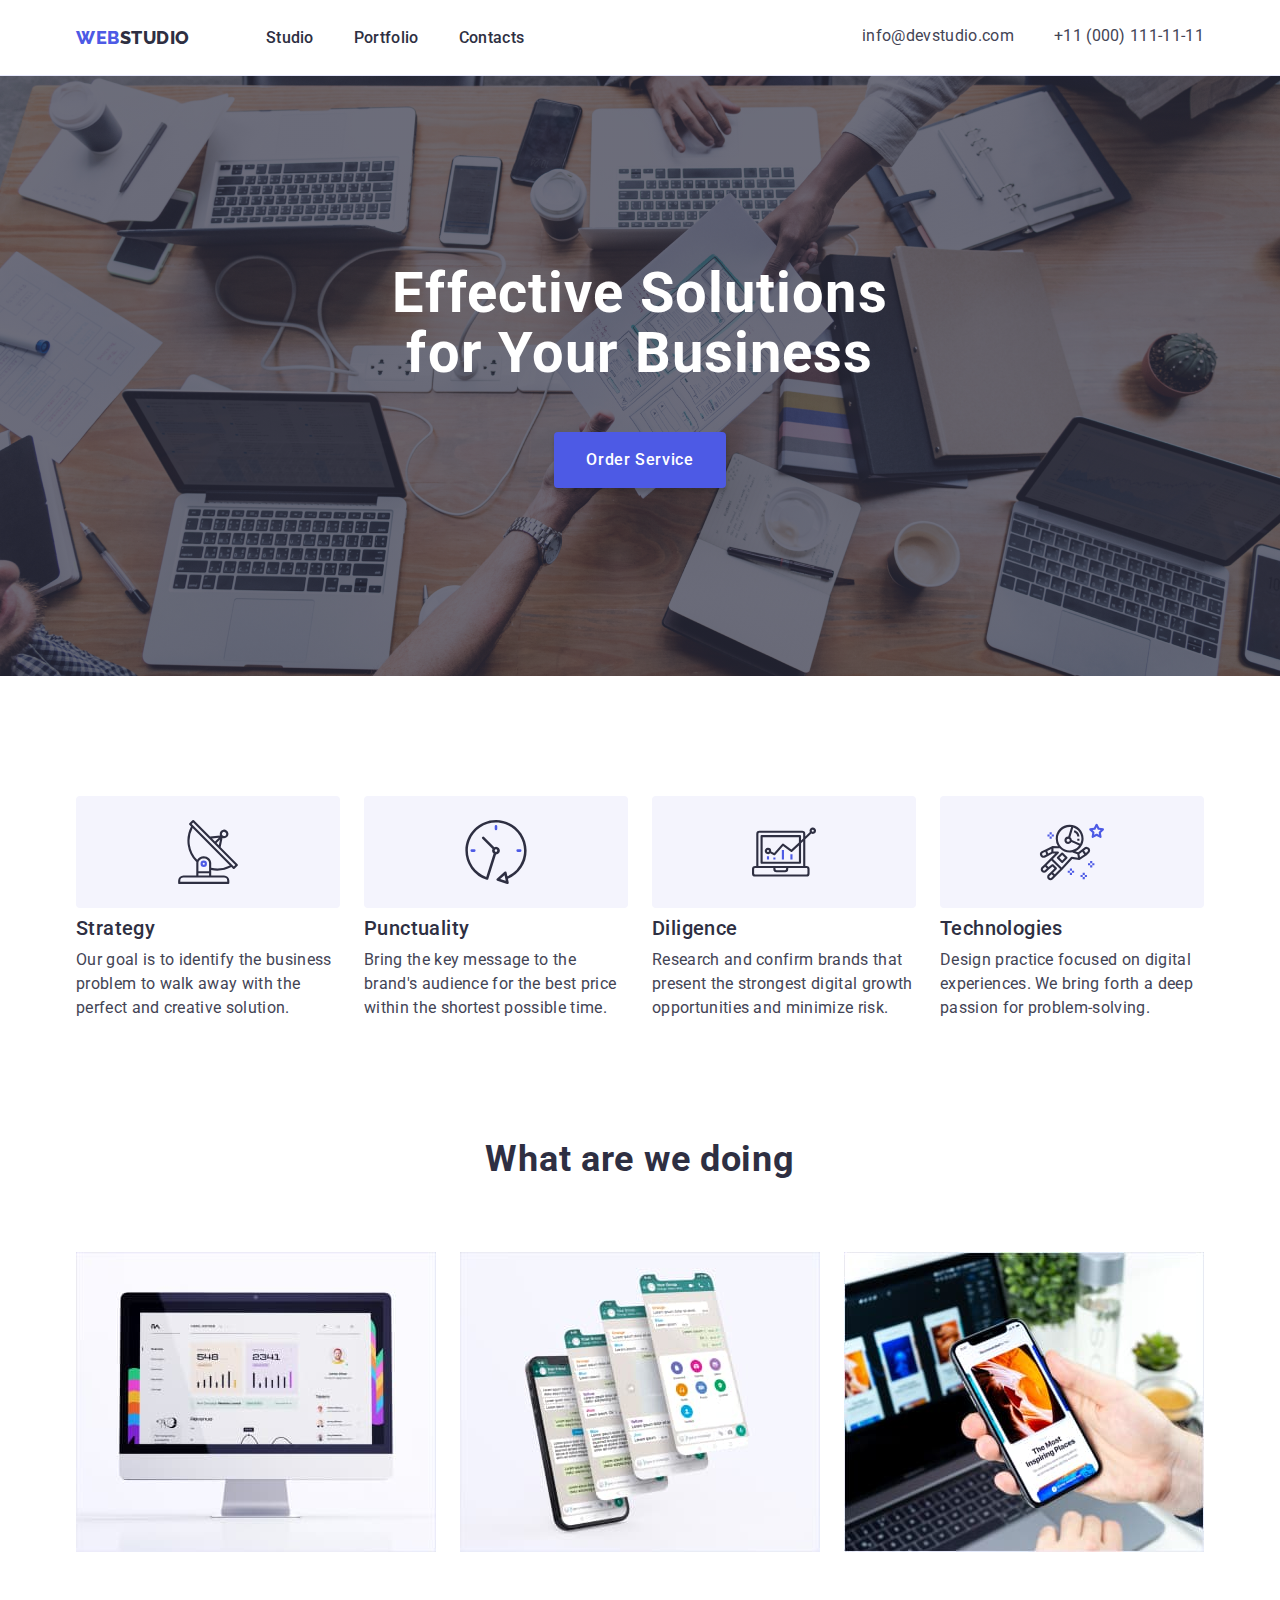
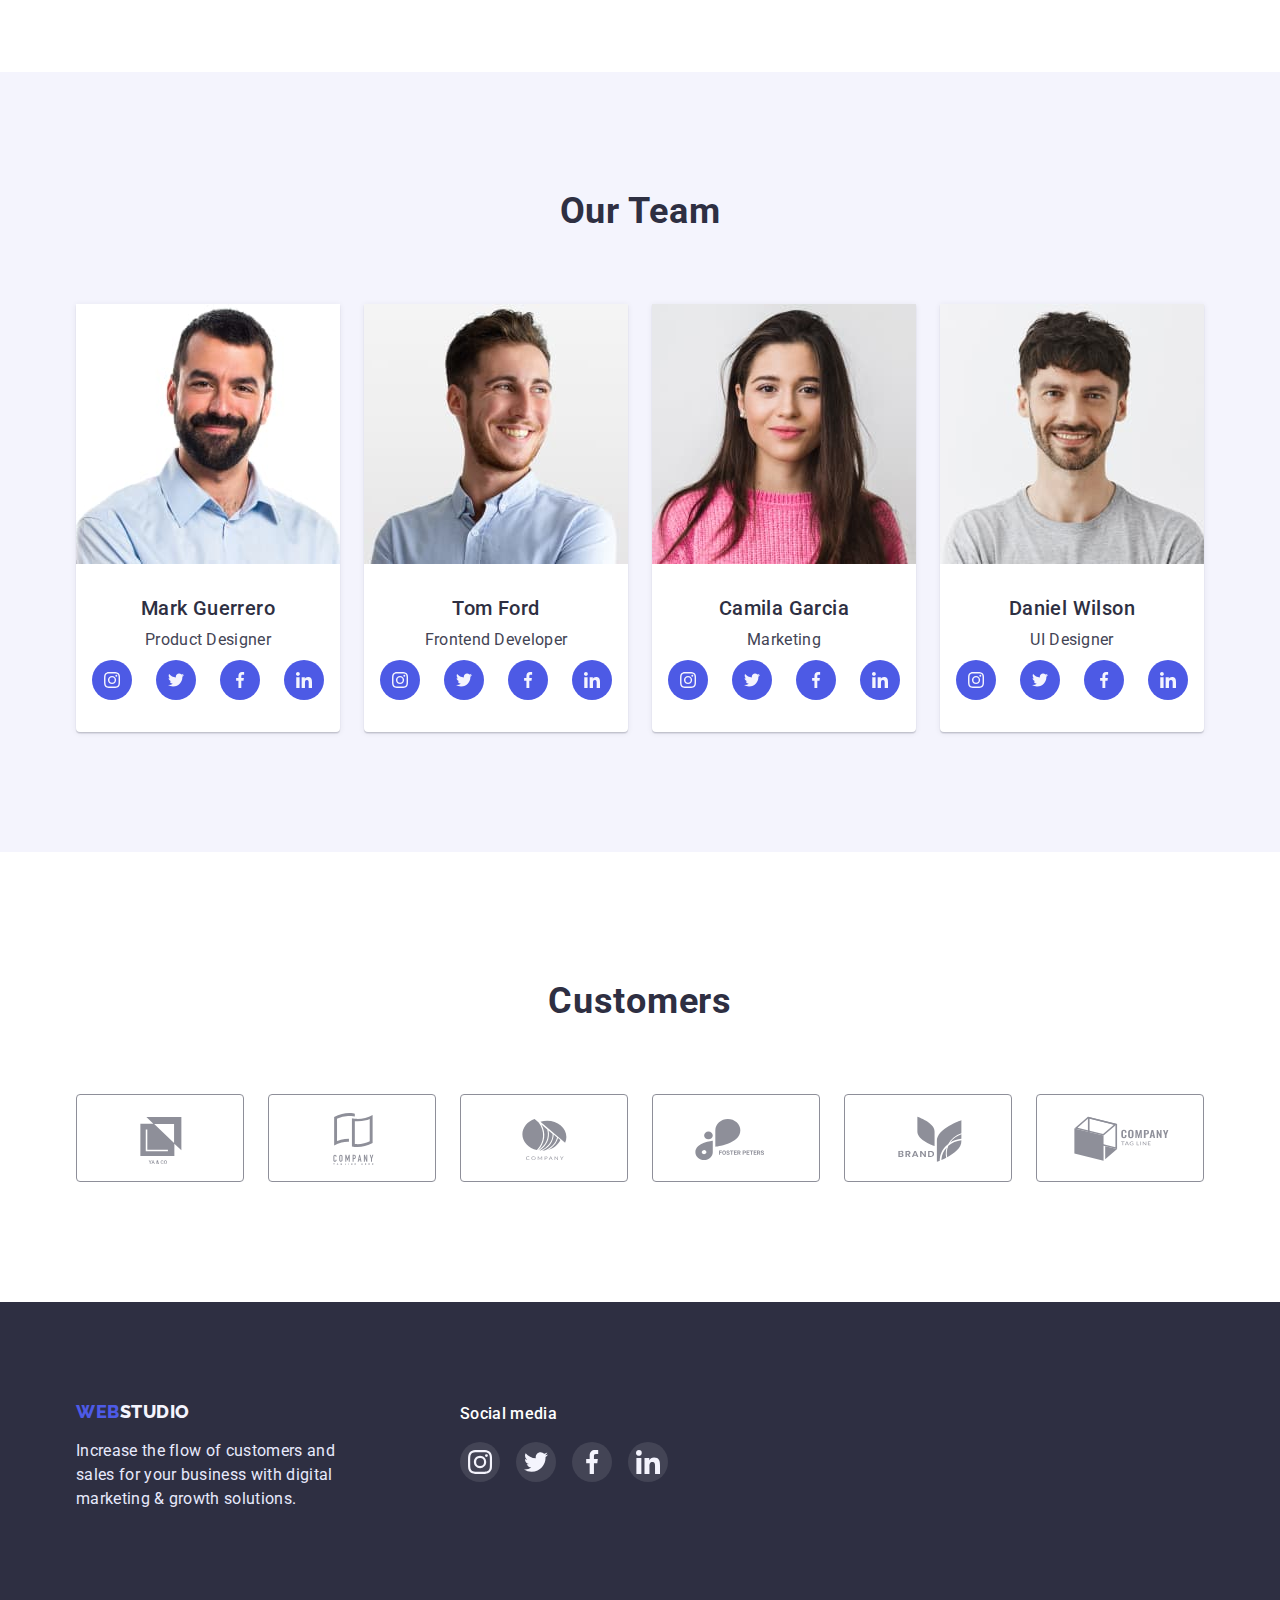
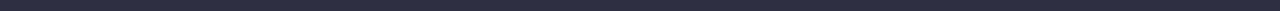
==== index.html @ 1cd19330 "Initial commit" ====
<!DOCTYPE html>
<html lang="en">
<head>
    <meta charset="UTF-8">
    <meta http-equiv="X-UA-Compatible" content="IE=edge">
    <meta name="viewport" content="width=device-width, initial-scale=1.0">
    <title>Effective Solutions for Your Business</title>
    <link rel="preconnect" href="https://fonts.googleapis.com">
    <link rel="preconnect" href="https://fonts.gstatic.com" crossorigin>
    <link
 href="https://fonts.googleapis.com/css2?family=Raleway:wght@800&family=Roboto:wght@400;500;700;900&display=swap"
 rel="stylesheet"
    />
    <link rel="stylesheet" href="https://cdn.jsdelivr.net/npm/modern-normalize@1.1.0/modern-normalize.min.css">
    <link rel="stylesheet" href="./css/styles.css">
</head>
<body class="body-style">
    <header class="page-header">
        <div class="container page-header-container">
        <nav class="page-nav">
            <a class="logo-link" href="./index.html"><span class="accent">WEB</span>STUDIO</a>
            <ul class="menu list">
                <li class="menu-header list"><a class="menu-list" href="./index.html">Studio</a></li>
                <li class="menu-header list"><a class="menu-list" href="./portfolio.html">Portfolio</a></li>
                <li class="menu-header list"><a class="menu-list" href="">Contacts</a></li>
            </ul>
        </nav>
        <address>
            <ul class="list header-list">
            <li><a class="link-mail-post" href="mailto:info@devstudio.com">info@devstudio.com</a></li>
            <li><a class="phone-number" href="tel:+110001111111">+11 (000) 111-11-11</a></li>
        </ul>
    </address>
</div>
    </header>
    <main>
        <section class="solutions ">
            <div class="container background-container">
         <h1 class="h1-solutions">Effective Solutions for Your Business</h1>
                <button class="button-style b-text" type="button">Order Service</button>
            </div>
            </section>

            <section class="features">
                <div class="container">
                <h2 class="visually-hidden">Features</h2>
                <ul class="features-list list">
                    <li class="features-icon"><svg  with="64px" height="64px">
                        <use href="./images/icons.svg#icon-antenna-1"></use>
                    </svg></li>
                    <li  class="features-icon"><svg with="64px" height="64px">
                        <use href="./images/icons.svg#icon-clock-1"></use>
                    </svg></li>
                    <li  class="features-icon"><svg with="64px" height="64px">
                        <use href="./images/icons.svg#icon-diagram-1"></use>
                    </svg></li>
                    <li  class="features-icon"><svg with="64px" height="64px">
                        <use href="./images/icons.svg#icon-astronaut-1"></use>
                    </svg></li>
                </ul>
        <ul class="features-list list">
            <li class="features-item"><h3 class="features-header">Strategy</h3>
                <p class="features-text">Our goal is to identify the business
                    problem to walk away with the perfect and creative solution. </p>
            </li>
            <li class="features-item">
                <h3 class="features-header">Punctuality</h3>
                <p class="features-text">Bring the key message to the brand's audience for the best price within the shortest possible time.
             </p></li>
            <li class="features-item">
                <h3 class="features-header">Diligence</h3>
                <p class="features-text">Research and confirm brands that present the strongest digital growth opportunities and minimize risk.</p>
            </li>
            <li class="features-item">
                <h3 class="features-header">Technologies</h3>
                <p class="features-text">Design practice focused on digital experiences. We bring forth a deep passion for problem-solving.</p>
            </li>
        </ul>
    </div>
    </section>
    <section class="our-work">
        <div class=" container">
        <h2 class="our-work-header">What are we doing</h2>
<ul class="work-img list">
            <li><img src="./images/img1.jpg" alt="computer" width="360"/></li>
            <li><img src="./images/img2.jpg" alt="telephone" width="360"/></li>
            <li><img src="./images/img3.jpg" alt="notebook" width="360"/></li>
    </ul>
</div>
    </section>
    <section class="team-list">
        <div class="container">
        <h2 class="team-header">Our Team</h2>
        <ul class="team list">
            <li class="borders-text"><img src="./images/img4.jpg" alt="Mark" width="264"/>
               <div class="card-text"><h3 class="team-name">Mark Guerrero</h3><p class="speciality">Product Designer</p>
               
             <ul class="card list">
                    <li><a href="#" class="card-link"><svg with="16px" height="16px">
                <use href="./images/icons.svg#icon-instagram-2"></use>
               </svg></a></li>
               <li><a href="#" class="card-link"><svg with="16px" height="16px">
                <use href="./images/icons.svg#icon-twitter-1"></use>
               </svg></a></li>
               <li><a href="#" class="card-link"><svg with="16px" height="16px">
                <use href="./images/icons.svg#icon-facebook-1"></use>
               </svg></a></li>
               <li><a href="#" class="card-link"><svg with="16px" height="16px">
                <use href="./images/icons.svg#icon-linkedin-1"></use>
               </svg></a></li>
            </ul></div>
        </li>
        <li class="borders-text"><img src="./images/img5.jpg" alt="Tom" width="264"/><div class="card-text"><h3 class="team-name">Tom Ford</h3>
            <p class="speciality">Frontend Developer</p>
            <ul class=" card list">
                <li><a href="#" class="card-link"><svg with="16px" height="16px">
                    <use href="./images/icons.svg#icon-instagram-2"></use>
                </svg></a></li>
                <li><a href="#" class="card-link"><svg with="16px" height="16px">
                    <use href="./images/icons.svg#icon-twitter-1"></use>
                </svg></a></li>
                <li><a href="#" class="card-link"><svg with="16px" height="16px">
                    <use href="./images/icons.svg#icon-facebook-1"></use>
                </svg></a></li>
                <li><a href="#" class="card-link"><svg with="16px" height="16px">
                    <use href="./images/icons.svg#icon-linkedin-1"></use>
                </svg></a></li>
            </ul></div></li>
        
        <li class="borders-text"><img src="./images/img6.jpg" alt="Camila" width="264"/><div class="card-text"><h3 class="team-name">Camila Garcia</h3>
            <p class="speciality">Marketing</p><ul class=" card list">
                <li><a href="#" class="card-link"><svg with="16px" height="16px">
                    <use href="./images/icons.svg#icon-instagram-2"></use>
                </svg></a></li>
                <li><a href="#" class="card-link"><svg with="16px" height="16px">
                    <use href="./images/icons.svg#icon-twitter-1"></use>
                </svg></a></li>
                <li><a href="#" class="card-link"><svg with="16px" height="16px">
                    <use href="./images/icons.svg#icon-facebook-1"></use>
                </svg></a></li>
                <li><a href="#" class="card-link"><svg with="16px" height="16px">
                    <use href="./images/icons.svg#icon-linkedin-1"></use>
                </svg></a></li>
            </ul></div></li>
        
        <li class="borders-text"><img src="./images/img7.jpg" alt="Daniel" width="264"/><div class="card-text"><h3 class="team-name">Daniel Wilson</h3>
            <p class="speciality">UI Designer</p>
            <ul class=" card list">
                <li><a href="#" class="card-link"><svg with="16px" height="16px">
                    <use href="./images/icons.svg#icon-instagram-2"></use>
                </svg></a></li>
                <li><a href="#" class="card-link"><svg with="16px" height="16px">
                    <use href="./images/icons.svg#icon-twitter-1"></use>
                </svg></a></li>
                <li><a href="#" class="card-link"><svg with="16px" height="16px">
                    <use href="./images/icons.svg#icon-facebook-1" ></use>
                </svg></a></li>
                <li><a href="#" class="card-link"><svg with="16px" height="16px">
                    <use href="./images/icons.svg#icon-linkedin-1"></use>
                </svg></a></li>
            </ul> </div></li>
        </ul>
    </div>
</section>
<section class="customers">
    <div class="container">
    <h2 class="customers-header">Customers</h2>
    <ul class="customers-list list">
        <li class="customers-block"><a href="#" class="customers-link"><svg class="svg" with="104px" height="56px">
            <use href="./images/icons.svg#icon-Logo"></use>
        </svg></a></li>
        <li class="customers-block"><a href="#" class="customers-link"><svg class="svg" with="104px" height="56px">
            <use href="./images/icons.svg#icon-Logo-2"></use>
        </svg></a></li>
        <li class="customers-block"><a href="#" class="customers-link"><svg class="svg" with="104x" height="56px">
            <use href="./images/icons.svg#icon-Logo-3"></use>
        </svg></a></li>
        <li class="customers-block"><a href="#" class="customers-link"><svg class="svg" with="104px" height="56px">
            <use href="./images/icons.svg#icon-Logo-4"></use>
        </svg></a></li>
        <li class="customers-block"><a href="#" class="customers-link"><svg class="svg" with="104px" height="56px">
            <use href="./images/icons.svg#icon-Logo-5"></use>
        </svg></a></li>
        <li class="customers-block"><a href="#" class="customers-link"><svg class="svg" with="104px" height="56px">
            <use href="./images/icons.svg#icon-Logo-6"></use>
        </svg></a></li>
    </ul>
</div>
</section>
    </main>
    <footer class="style-footer">
    <div class="container  footer-container">
        <div class="footer-logo">
        <a class="logotype" href="./index.html"><span class="accent">WEB</span>STUDIO</a>
        <p class="footer-text">Increase the flow of customers and sales for your business with digital marketing & growth solutions.</p>
    </div>
        <div>
            <p class="soc-header">Social media</p>
        <ul class="social-list list">
        <li social-list-item><a href="#" class="social-list-item-link"><svg  with="24"height="24">
            <use href="./images/icons.svg#icon-instagram-2"></use>
        </svg></a></li>
        <li social-list-item><a href="#" class="social-list-item-link"><svg with="24"height="24">
            <use href="./images/icons.svg#icon-twitter-1"></use>
        </svg></a></li>
        <li social-list-item><a href="#" class="social-list-item-link"><svg with="24"height="24">
            <use href="./images/icons.svg#icon-facebook-1"></use>
        </svg></a></li>
        <li social-list-item><a href="#" class="social-list-item-link"><svg with="24"height="24">
            <use href="./images/icons.svg#icon-linkedin-1"></use>
        </svg></a></li>
    </ul>
</div>
   </div>
</div>
    </footer>
</body>
</html>
---- css/styles.css ----
:root{
    --navy-blue-color: #2E2F42;
    --body-background-color:  #FFFFFF;
    --cornflower-color:  #E7E9FC;   
    --slate-color: #434455;
    --iris-color: #4D5AE5;
    --cloud-color:  #F4F4FD;
    --ocean-color: #404BBF;
    --light-slate: #8E8F99;
    --green-color: #31d0aa;
}
body{
    font-family: 'Roboto', sans-serif;
    background-color: var(--body-background-color);
    color: var(--navy-blue-color);
    font-size: 16px;
 }
.logo-link{
    font-family: 'Raleway',sans-serif;
font-weight: 800;
font-size: 18px;
line-height: 1.5;
letter-spacing: 0.03em;
color: var(--navy-blue-color);
text-decoration: none;
margin-right: 76px;
}
.accent{
color: var(--iris-color);
}
.visually-hidden {
    position: absolute;
    width: 1px;
    height: 1px;
    margin: -1px;
    border: 0;
    padding: 0;
    white-space: nowrap;
    clip-path: inset(100%);
    clip: rect(0 0 0 0);
    overflow: hidden;
  }
.menu-list{
font-weight: 500;
font-size: 16px;
line-height: 1.5;
letter-spacing: 0.02em;
color: var(--navy-blue-color);
text-decoration: none;
}
.menu-header:not(:last-child){
    margin-right: 40px;
}
.menu-list:is(:hover,:focus){
  color:  var(--ocean-color);
}

.list{ 
   list-style: none;
}
.link-mail-post:is(:hover,:focus){
    color:  var(--ocean-color);}
.link-mail-post{ 
font-family: 'Roboto',sans-serif;
font-size: 16px;
line-height: 1.5;
letter-spacing: 0.02em;
color: var(--slate-color);
text-decoration: none;
}
.header-list{
  display: flex;
  gap: 40px;
}
.phone-number:is(:hover,:focus){
    color:  var(--ocean-color);}
.phone-number{  
font-family: 'Roboto',sans-serif;
font-size: 16px;
line-height: 1.5;
letter-spacing: 0.02em;
color: var(--slate-color);
text-decoration: none;
}
 .solutions{
background-color: var(--navy-blue-color);
background-position: center;
background-repeat: no-repeat;
text-align: center;
padding: 188px 0;
background-size: cover;
margin-left: auto;
margin-right: auto;
max-width: 1440px;
height: 600px;
background-image:linear-gradient(rgba(46, 47, 66, 0.7),
rgba(46, 47, 66, 0.7) 100%),url(../images/people-office\ 1.jpg);
}


.h1-solutions{ 
font-weight: 700;
font-size: 56px;
line-height: 1.07;
letter-spacing: 0.02em;
color: var(--body-background-color);
max-width: 496px;
margin: auto;
margin-bottom: 48px;
}

.button-style:is(:hover,:focus){
    background: var(--ocean-color);
}

.b-text{ 
padding-top: 16px; 
padding-bottom: 16px; 
padding-right: 32px;
padding-left: 32px;
font-family : inherit;
font-weight: 500;
font-size: 16px;
line-height: 1.5;
letter-spacing: 0.04em;
color: var(--body-background-color);
background: var(--iris-color);
border: none;
box-shadow: 0px 4px 4px rgba(0, 0, 0, 0.15);
border-radius: 4px;
 
}
.features{
    padding-top: 120px;
    padding-bottom: 120px;
}
.features-item{
    width: calc(((100% - 60px) / 4));
}
.features-header{
font-weight: 500;
font-size: 20px;
line-height: 1.2;
letter-spacing: 0.02em;
color: var(--navy-blue-color);
margin-bottom: 8px;
margin-top: 8px;
}
.features-text{
font-size: 16px;
line-height: 1.5;
letter-spacing: 0.02em;
color: var(--slate-color);

}
.features-list{
    display: flex;
    gap: 24px ;
}
.features-icon{
    background: var(--cloud-color);
    width: 264px;
height: 112px;
border-radius: 4px;
    display: flex;
    justify-content: center;
    align-items: center;
}
.our-work{
    padding-bottom: 120px;
    text-align: center;
}
.work-img{
    display: flex;
    align-items: center;
    gap: 24px;
}
.our-work-header{
    font-weight: 700;
    font-size: 36px;
    line-height: 1.11;
    letter-spacing: 0.02em;
    color: var(--navy-blue-color);
    margin-bottom: 72px;
    }

.team-list{
    background: var(--cloud-color);
    padding-bottom: 120px;
    padding-top: 120px;
    text-align: center;
}
.team{
    display: flex;
    gap: 24px;
    align-items: center;
}
    .card-text{
    padding-top: 32px;
    padding-bottom: 32px;

}
.team-header{
font-weight:700;
font-size: 36px;
line-height: 1.11;
letter-spacing: 0.02em;
color: var(--navy-blue-color);
margin-bottom: 72px;
}
.team-name{
    font-weight: 500;
    font-size: 20px;
    line-height: 1.2;
    letter-spacing: 0.02em;
    color: inherit;
    text-align: center;    
}
.card-link:is(:hover,:focus){
    background:var(--ocean-color);
}
.card-link{
    display: flex;
    justify-content: center;
    align-items: center;
  border-radius: 50%;
width: 40px;
height:40px;
background:var(--iris-color);
}
.card{
    display: flex;
    justify-content: center;
    gap: 24px;
    margin-top: 8px;
}
.borders-text{
  box-shadow: 0px 1px 6px rgba(46, 47, 66, 0.08),
    0px 1px 1px rgba(46, 47, 66, 0.16), 0px 2px 1px rgba(46, 47, 66, 0.08);
  border-radius: 0px 0px 4px 4px;
  background: var(--body-background-color);
}
.speciality{
font-size: 16px;
line-height: 1.5;
letter-spacing: 0.02em;
color: var(--slate-color);
margin-top: 8px;

}
.customers-header{
font-weight: 700;
font-size: 36px;
line-height: 1.11;
text-align: center;
letter-spacing: 0.02em;
text-transform: capitalize;
color: var(--navy-blue-color);
}
.customers{
padding-top: 130px;
padding-bottom: 120px;

}
.customers-list{
    display: flex;
    gap: 24px;
    margin-top: 72px;
  
}
.customers-link{
    display: flex;
    align-items: center;
    justify-content: center;
border: 1px solid var(--light-slate);
color: var(--light-slate);
    border-radius: 4px;
    background:var(--body-background-color);
    width: 168px;
height: 88px;
}
.customers-block{
    width: calc((100% - 5 * 24px) / 6);
}

.customers-link:is(:hover,:focus){
    border: 1px solid var(--ocean-color);
    color: var(--ocean-color);
}
.svg{
    fill: currentColor;
}
.body{
font-family: 'Roboto', sans-serif;
font-weight: 500;
font-size: 20px;
line-height: 1.2;
color: var(--navy-blue-color);
}

.buttons{
    padding-top: 96px;
    padding-bottom: 72px;
}
.buttons-item:is(:hover,:focus){
background: var(--ocean-color);
color: var(--body-background-color);
border-color: transparent;
box-shadow: 0px 3px 1px rgba(0, 0, 0, 0.1), 0px 2px 1px rgba(0, 0, 0, 0.08), 0px 2px 2px rgba(0, 0, 0, 0.12);
}
.buttons-item{
    padding-top: 12px;
    padding-bottom: 12px;
    padding-left: 24px;
    padding-right: 24px;
}
.buttons-style{
    font-family: inherit;
    font-weight: 500;
font-size: 16px;
line-height: 1.5;
letter-spacing: 0.04em; 
color: var(--iris-color);
background: var(--cloud-color);
cursor: pointer;
border: 1px solid var(--cornflower-color);
border-radius: 4px;
}
.buttons-list{
   display: flex;
        flex-direction: row;
        justify-content: center;
        gap: 24px;
}
 .borders-card{ 
    padding-top: 32px;
    padding-left: 16px;
    padding-bottom: 32px;
    border-left: 1px solid var(--cornflower-color);
   border-right:  1px solid var(--cornflower-color);
   border-bottom:  1px solid var(--cornflower-color);
 }
.image-name{
font-weight: 500;
font-size: 20px;
line-height: 1.2;
letter-spacing: 0.02em;
color: var(--navy-blue-color);
}
.img-text{
font-size: 16px;
line-height: 1.5;
letter-spacing: 0.02em;
color: var(--slate-color);
padding-top: 8px;
}
.images{
    display: flex;
  flex-wrap: wrap;
 row-gap : 48px;
 margin-top: 72px;
} 
.service:is(:hover,:focus){
    box-shadow: 0px 1px 6px rgba(46, 47, 66, 0.08), 0px 1px 1px rgba(46, 47, 66, 0.16), 0px 2px 1px rgba(46, 47, 66, 0.08);
}
.service{
text-decoration: none;
display: block;
}
.service-card:not(:nth-child(3n)){
width: calc(((100% - 48px)) / 3);
margin-right: 24px;
}

 .accent2{
color: var(--iris-color);
 }
 .logotype{
   font-family: 'Raleway',sans-serif;
font-weight: 800;
font-size: 18px;
line-height: 1.16;
letter-spacing: 0.03em;
text-transform: uppercase;
color: var(--cloud-color);
text-decoration: none;
 }
 
.footer-text{
margin-top: 16px;
width: 264px;
font-size: 16px;
line-height: 1.5;
letter-spacing: 0.02em;
color: var(--cornflower-color);
}

.style-footer{
    padding-top: 100px;
  padding-bottom: 100px;
    background: var(--navy-blue-color);}
 .footer-container{
    display: flex;
    gap: 120px;
 }
.soc-header{
font-weight: 500;
font-size: 16px;
line-height: 1.5;
letter-spacing: 0.02em;
color: var(--body-background-color);
margin-bottom: 16px;
    }
    .social-list-item-link:is(:hover,:focus){
        background: var(--green-color);
    }

    .social-list-item-link{
display: flex;
justify-content: center;
align-items: center;
border-radius: 50%;
width: 40px;
height:40px;
background: rgba(255, 255, 255, 0.1);

    }
   
    .social-list{
display: flex;
gap: 16px;
    }
h1,
h2,
h3,
p{
    margin-top: 0;
    margin-bottom: 0;
}
ul{
    margin-top: 0;
    margin-bottom: 0;
    padding-left: 0;
}
img{
    display: block;
    max-width: 100%;
    height: auto;
}
address{
 font-style: normal;   
}
button{
    cursor: pointer;
}
.container{
    width: 1158px;
    margin-left: auto;
    margin-right: auto;
   padding-left: 15px; 
   padding-right: 15px;
}
.page-header-container{
    display: flex;
    justify-content: space-between;
  }
   .page-header{
    padding-top: 24px;
    padding-bottom: 24px;
    border-bottom: 1px solid #E7E9FC;
   }
.page-nav{
    display: flex;
    align-items: center;
}
.menu{
    display: flex;
    align-items: center;
}
.address-menu{
    display: flex;
    align-items: center;
}
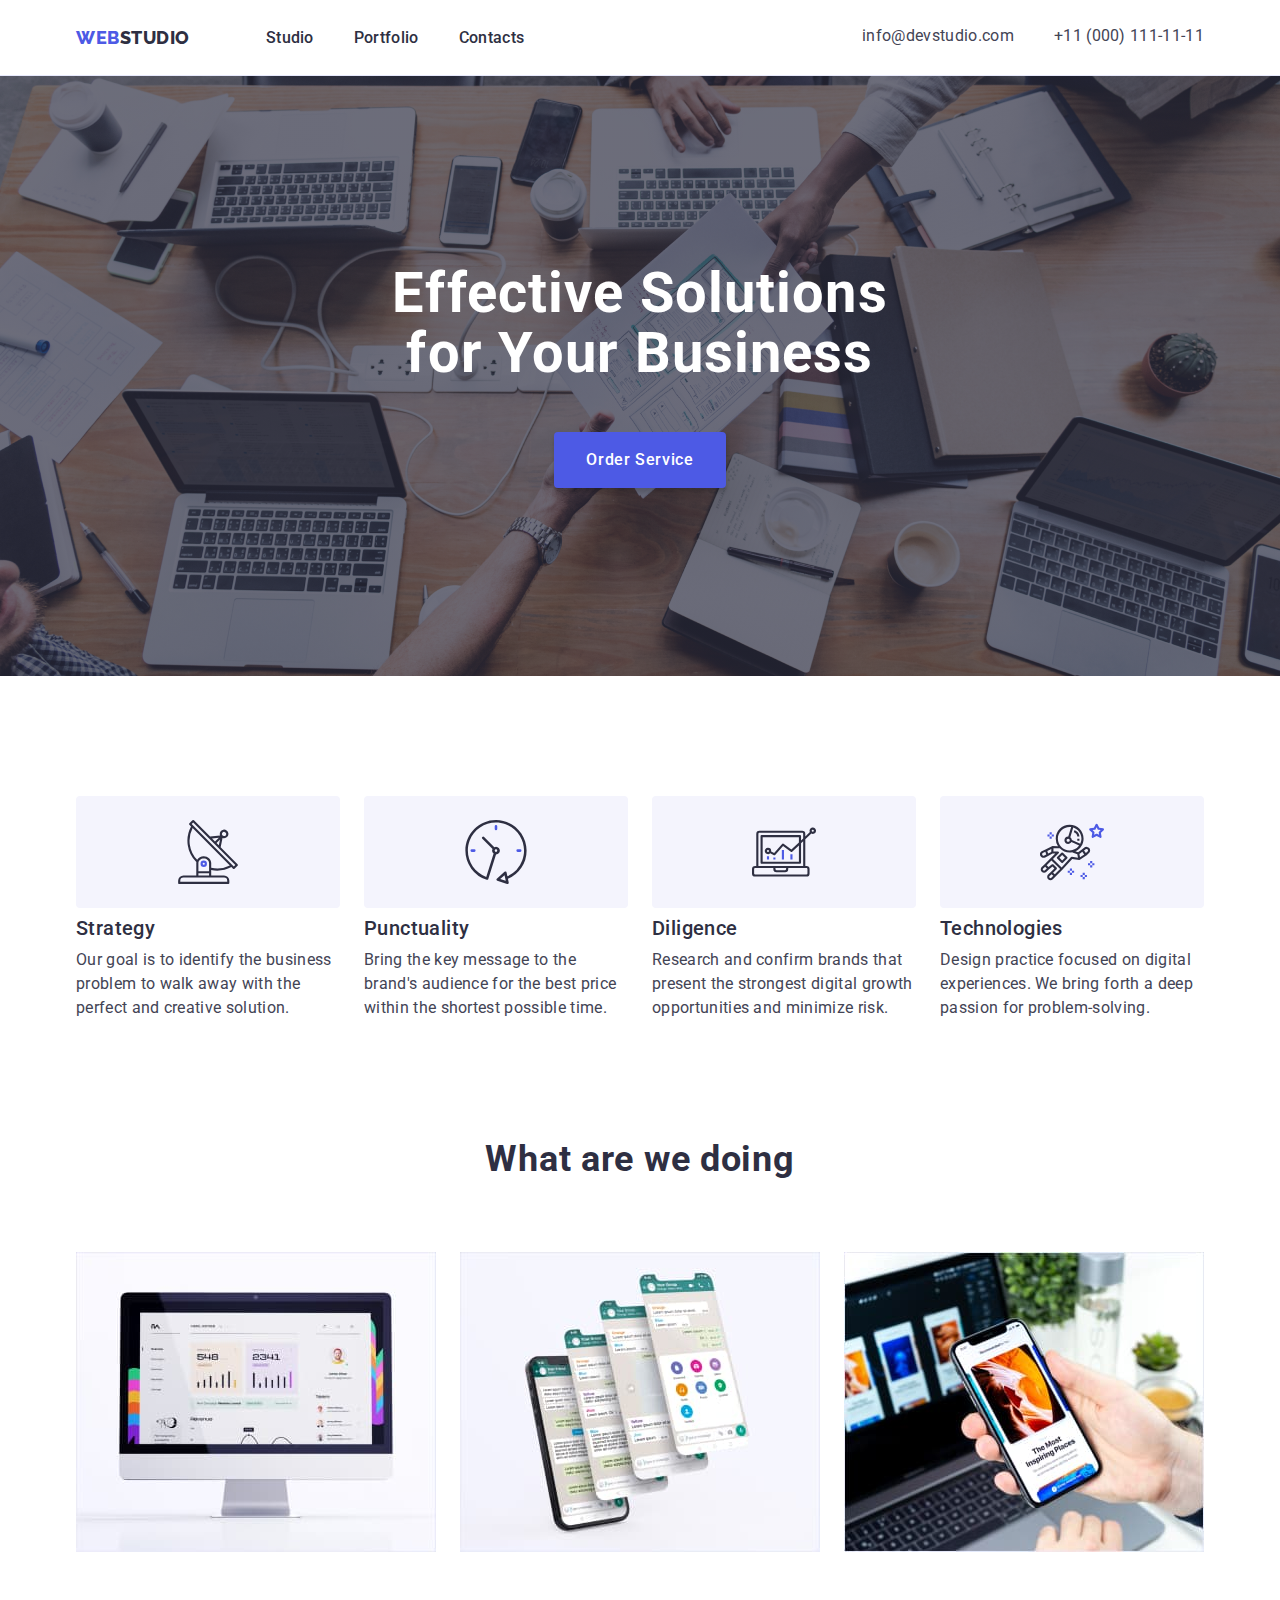
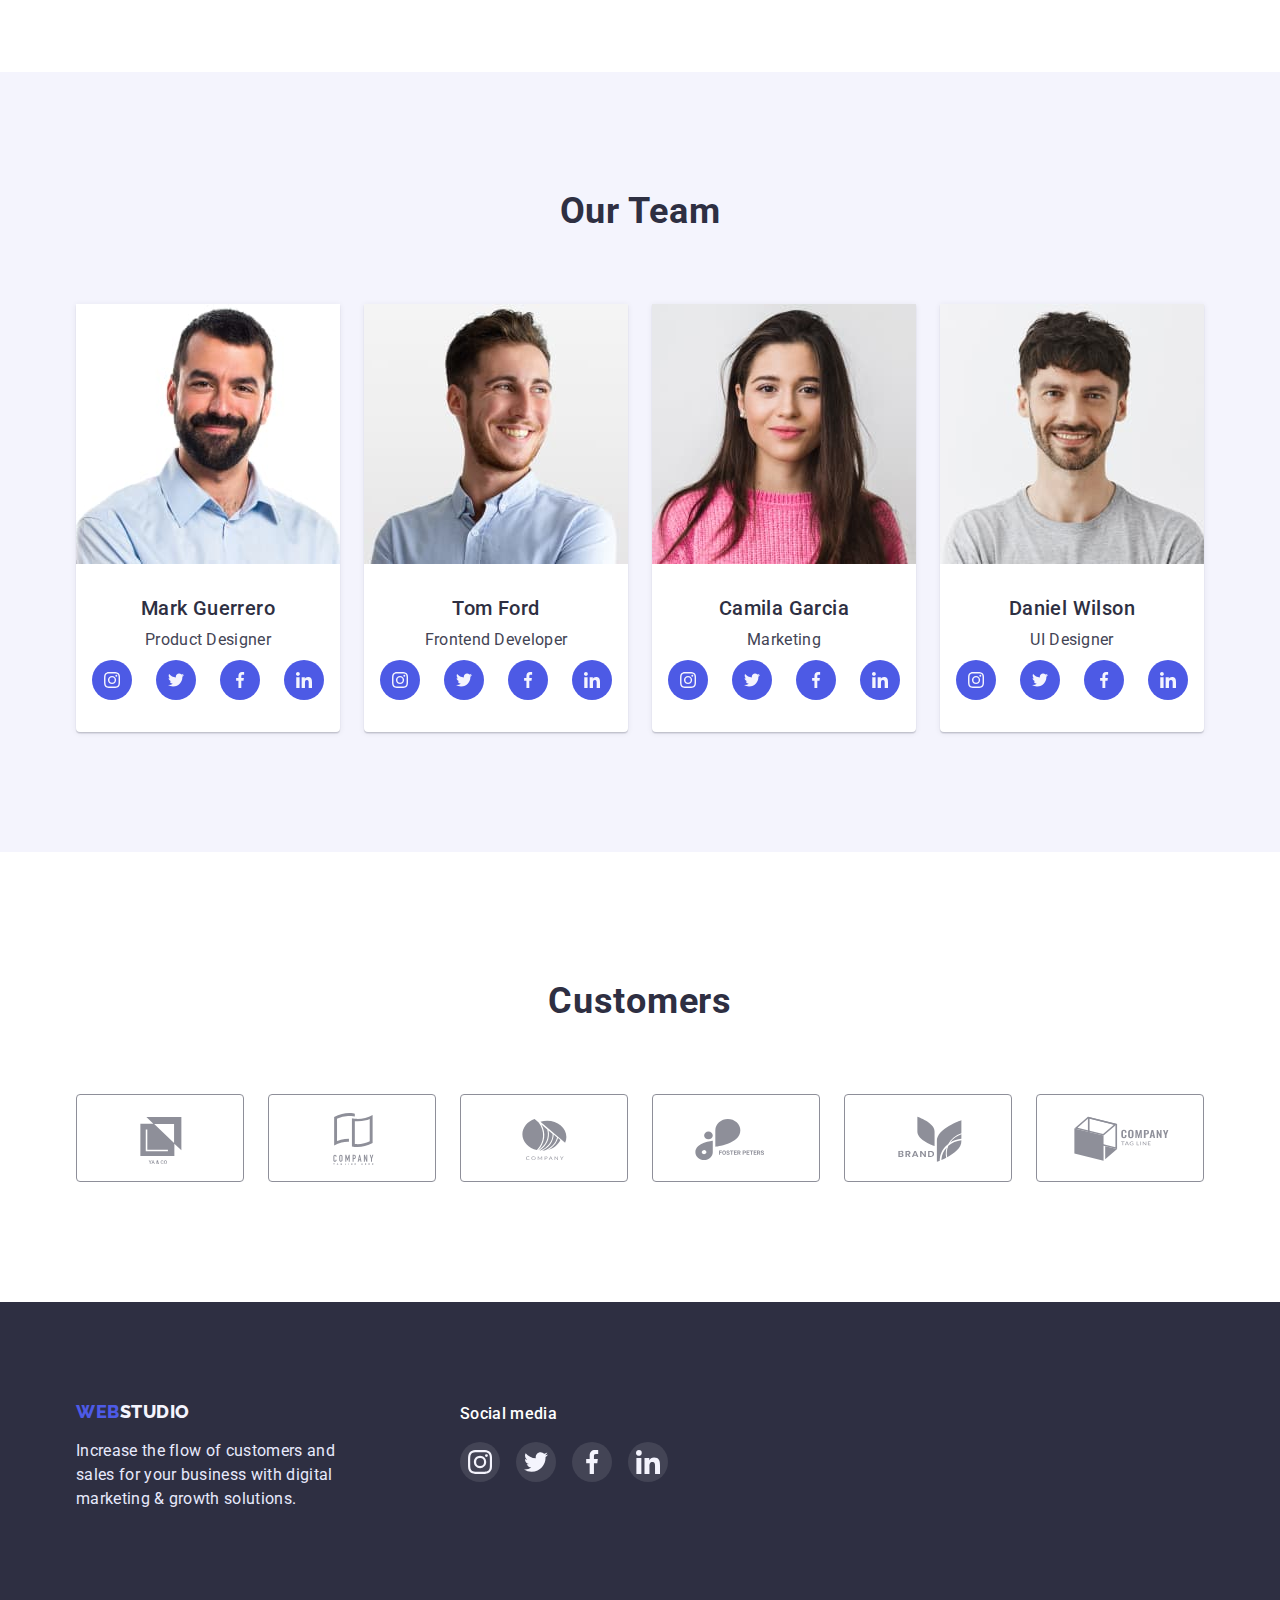
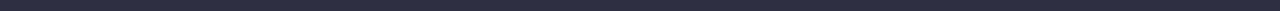
==== commit bcfaee8a: "update" ====
--- a/index.html
+++ b/index.html
@@ -40,21 +40,30 @@
                 <button class="button-style b-text" type="button">Order Service</button>
             </div>
             </section>
-
+<div class="backdrop is-hidden" data-modal="#">
+<div class="modal">
+<button data-modal-close class="modal-btn" type="button">
+<svg class="modal-icon" width="8px" height="8px">
+    <use href=""></use>
+</svg>
+</button>
+</div>
+</div>
+<script src=""></script>
             <section class="features">
                 <div class="container">
                 <h2 class="visually-hidden">Features</h2>
                 <ul class="features-list list">
-                    <li class="features-icon"><svg  with="64px" height="64px">
+                    <li class="features-icon"><svg  width="64px" height="64px">
                         <use href="./images/icons.svg#icon-antenna-1"></use>
                     </svg></li>
-                    <li  class="features-icon"><svg with="64px" height="64px">
+                    <li  class="features-icon"><svg width="64px" height="64px">
                         <use href="./images/icons.svg#icon-clock-1"></use>
                     </svg></li>
-                    <li  class="features-icon"><svg with="64px" height="64px">
+                    <li  class="features-icon"><svg width="64px" height="64px">
                         <use href="./images/icons.svg#icon-diagram-1"></use>
                     </svg></li>
-                    <li  class="features-icon"><svg with="64px" height="64px">
+                    <li  class="features-icon"><svg width="64px" height="64px">
                         <use href="./images/icons.svg#icon-astronaut-1"></use>
                     </svg></li>
                 </ul>
@@ -96,16 +105,16 @@
                <div class="card-text"><h3 class="team-name">Mark Guerrero</h3><p class="speciality">Product Designer</p>
                
              <ul class="card list">
-                    <li><a href="#" class="card-link"><svg with="16px" height="16px">
+                    <li><a href="#" class="card-link"><svg width="16px" height="16px">
                 <use href="./images/icons.svg#icon-instagram-2"></use>
                </svg></a></li>
-               <li><a href="#" class="card-link"><svg with="16px" height="16px">
+               <li><a href="#" class="card-link"><svg width="16px" height="16px">
                 <use href="./images/icons.svg#icon-twitter-1"></use>
                </svg></a></li>
-               <li><a href="#" class="card-link"><svg with="16px" height="16px">
+               <li><a href="#" class="card-link"><svg width="16px" height="16px">
                 <use href="./images/icons.svg#icon-facebook-1"></use>
                </svg></a></li>
-               <li><a href="#" class="card-link"><svg with="16px" height="16px">
+               <li><a href="#" class="card-link"><svg width="16px" height="16px">
                 <use href="./images/icons.svg#icon-linkedin-1"></use>
                </svg></a></li>
             </ul></div>
@@ -113,32 +122,32 @@
         <li class="borders-text"><img src="./images/img5.jpg" alt="Tom" width="264"/><div class="card-text"><h3 class="team-name">Tom Ford</h3>
             <p class="speciality">Frontend Developer</p>
             <ul class=" card list">
-                <li><a href="#" class="card-link"><svg with="16px" height="16px">
+                <li><a href="#" class="card-link"><svg width="16px" height="16px">
                     <use href="./images/icons.svg#icon-instagram-2"></use>
                 </svg></a></li>
-                <li><a href="#" class="card-link"><svg with="16px" height="16px">
+                <li><a href="#" class="card-link"><svg width="16px" height="16px">
                     <use href="./images/icons.svg#icon-twitter-1"></use>
                 </svg></a></li>
-                <li><a href="#" class="card-link"><svg with="16px" height="16px">
+                <li><a href="#" class="card-link"><svg width="16px" height="16px">
                     <use href="./images/icons.svg#icon-facebook-1"></use>
                 </svg></a></li>
-                <li><a href="#" class="card-link"><svg with="16px" height="16px">
+                <li><a href="#" class="card-link"><svg width="16px" height="16px">
                     <use href="./images/icons.svg#icon-linkedin-1"></use>
                 </svg></a></li>
             </ul></div></li>
         
         <li class="borders-text"><img src="./images/img6.jpg" alt="Camila" width="264"/><div class="card-text"><h3 class="team-name">Camila Garcia</h3>
             <p class="speciality">Marketing</p><ul class=" card list">
-                <li><a href="#" class="card-link"><svg with="16px" height="16px">
+                <li><a href="#" class="card-link"><svg width="16px" height="16px">
                     <use href="./images/icons.svg#icon-instagram-2"></use>
                 </svg></a></li>
-                <li><a href="#" class="card-link"><svg with="16px" height="16px">
+                <li><a href="#" class="card-link"><svg width="16px" height="16px">
                     <use href="./images/icons.svg#icon-twitter-1"></use>
                 </svg></a></li>
-                <li><a href="#" class="card-link"><svg with="16px" height="16px">
+                <li><a href="#" class="card-link"><svg width="16px" height="16px">
                     <use href="./images/icons.svg#icon-facebook-1"></use>
                 </svg></a></li>
-                <li><a href="#" class="card-link"><svg with="16px" height="16px">
+                <li><a href="#" class="card-link"><svg width="16px" height="16px">
                     <use href="./images/icons.svg#icon-linkedin-1"></use>
                 </svg></a></li>
             </ul></div></li>
@@ -146,16 +155,16 @@
         <li class="borders-text"><img src="./images/img7.jpg" alt="Daniel" width="264"/><div class="card-text"><h3 class="team-name">Daniel Wilson</h3>
             <p class="speciality">UI Designer</p>
             <ul class=" card list">
-                <li><a href="#" class="card-link"><svg with="16px" height="16px">
+                <li><a href="#" class="card-link"><svg width="16px" height="16px">
                     <use href="./images/icons.svg#icon-instagram-2"></use>
                 </svg></a></li>
-                <li><a href="#" class="card-link"><svg with="16px" height="16px">
+                <li><a href="#" class="card-link"><svg width="16px" height="16px">
                     <use href="./images/icons.svg#icon-twitter-1"></use>
                 </svg></a></li>
-                <li><a href="#" class="card-link"><svg with="16px" height="16px">
+                <li><a href="#" class="card-link"><svg width="16px" height="16px">
                     <use href="./images/icons.svg#icon-facebook-1" ></use>
                 </svg></a></li>
-                <li><a href="#" class="card-link"><svg with="16px" height="16px">
+                <li><a href="#" class="card-link"><svg width="16px" height="16px">
                     <use href="./images/icons.svg#icon-linkedin-1"></use>
                 </svg></a></li>
             </ul> </div></li>
@@ -166,22 +175,22 @@
     <div class="container">
     <h2 class="customers-header">Customers</h2>
     <ul class="customers-list list">
-        <li class="customers-block"><a href="#" class="customers-link"><svg class="svg" with="104px" height="56px">
+        <li class="customers-block"><a href="#" class="customers-link"><svg class="svg" width="104px" height="56px">
             <use href="./images/icons.svg#icon-Logo"></use>
         </svg></a></li>
-        <li class="customers-block"><a href="#" class="customers-link"><svg class="svg" with="104px" height="56px">
+        <li class="customers-block"><a href="#" class="customers-link"><svg class="svg" width="104px" height="56px">
             <use href="./images/icons.svg#icon-Logo-2"></use>
         </svg></a></li>
-        <li class="customers-block"><a href="#" class="customers-link"><svg class="svg" with="104x" height="56px">
+        <li class="customers-block"><a href="#" class="customers-link"><svg class="svg" width="104x" height="56px">
             <use href="./images/icons.svg#icon-Logo-3"></use>
         </svg></a></li>
-        <li class="customers-block"><a href="#" class="customers-link"><svg class="svg" with="104px" height="56px">
+        <li class="customers-block"><a href="#" class="customers-link"><svg class="svg" width="104px" height="56px">
             <use href="./images/icons.svg#icon-Logo-4"></use>
         </svg></a></li>
-        <li class="customers-block"><a href="#" class="customers-link"><svg class="svg" with="104px" height="56px">
+        <li class="customers-block"><a href="#" class="customers-link"><svg class="svg" width="104px" height="56px">
             <use href="./images/icons.svg#icon-Logo-5"></use>
         </svg></a></li>
-        <li class="customers-block"><a href="#" class="customers-link"><svg class="svg" with="104px" height="56px">
+        <li class="customers-block"><a href="#" class="customers-link"><svg class="svg" width="104px" height="56px">
             <use href="./images/icons.svg#icon-Logo-6"></use>
         </svg></a></li>
     </ul>
@@ -197,16 +206,16 @@
         <div>
             <p class="soc-header">Social media</p>
         <ul class="social-list list">
-        <li social-list-item><a href="#" class="social-list-item-link"><svg  with="24"height="24">
+        <li social-list-item><a href="#" class="social-list-item-link"><svg  width="24"height="24">
             <use href="./images/icons.svg#icon-instagram-2"></use>
         </svg></a></li>
-        <li social-list-item><a href="#" class="social-list-item-link"><svg with="24"height="24">
+        <li social-list-item><a href="#" class="social-list-item-link"><svg width="24"height="24">
             <use href="./images/icons.svg#icon-twitter-1"></use>
         </svg></a></li>
-        <li social-list-item><a href="#" class="social-list-item-link"><svg with="24"height="24">
+        <li social-list-item><a href="#" class="social-list-item-link"><svg width="24"height="24">
             <use href="./images/icons.svg#icon-facebook-1"></use>
         </svg></a></li>
-        <li social-list-item><a href="#" class="social-list-item-link"><svg with="24"height="24">
+        <li social-list-item><a href="#" class="social-list-item-link"><svg width="24"height="24">
             <use href="./images/icons.svg#icon-linkedin-1"></use>
         </svg></a></li>
     </ul>
--- a/css/styles.css
+++ b/css/styles.css
@@ -9,6 +9,7 @@
     --ocean-color: #404BBF;
     --light-slate: #8E8F99;
     --green-color: #31d0aa;
+    --white-color: #fcfcfc;
 }
 body{
     font-family: 'Roboto', sans-serif;
@@ -371,6 +372,7 @@
 .service-card:not(:nth-child(3n)){
 width: calc(((100% - 48px)) / 3);
 margin-right: 24px;
+
 }
 
  .accent2{
@@ -482,6 +484,67 @@
     display: flex;
     align-items: center;
 }
-
-
-
+.overlay{
+    font-weight: 400;
+font-size: 16px;
+line-height: 1.5;
+letter-spacing: 0.02em;
+color: var(--cloud-color);
+background: var(--iris-color);
+background-blend-mode: soft-light;
+mix-blend-mode: normal;
+padding-top: 40px;
+padding-left: 32px;
+padding-bottom: 40px;
+padding-right: 32px;
+position: absolute;
+left: 0;
+top: 0;
+width: 100%;
+height: 100%;
+overflow-y: scroll;
+transform: translate(0, 100%);
+transition: transform 500ms linear;
+}
+.overlay-img{
+   
+   position: relative;
+    overflow: hidden;
+}
+.service:is(:hover, :focus) .overlay{
+    transform: translate(0,0);
+}
+.service-card{
+    position: relative;
+
+}
+.modal{
+    position: absolute;
+    min-height: 576px;
+    width: 408px;
+    top: 50%;
+    left: 50%;
+    transform: translate(-50%, -50%);
+    background-color: var(--white-color);
+    border-radius: 4px;
+}
+.backdrop.is-hidden{
+    opacity: 0;
+    pointer-events: none;
+    visibility: hidden;
+}
+.modal.btn{
+    position: absolute;
+    display: flex;
+    align-items: center;
+    justify-content: center;
+    padding: 0;
+    width: 24px;
+    height: 24px;
+    top: 24px;
+    right: 24px;
+    border-radius: 50%;
+    cursor: pointer;
+    color: #000000;
+    border: #d9d9d9;
+}
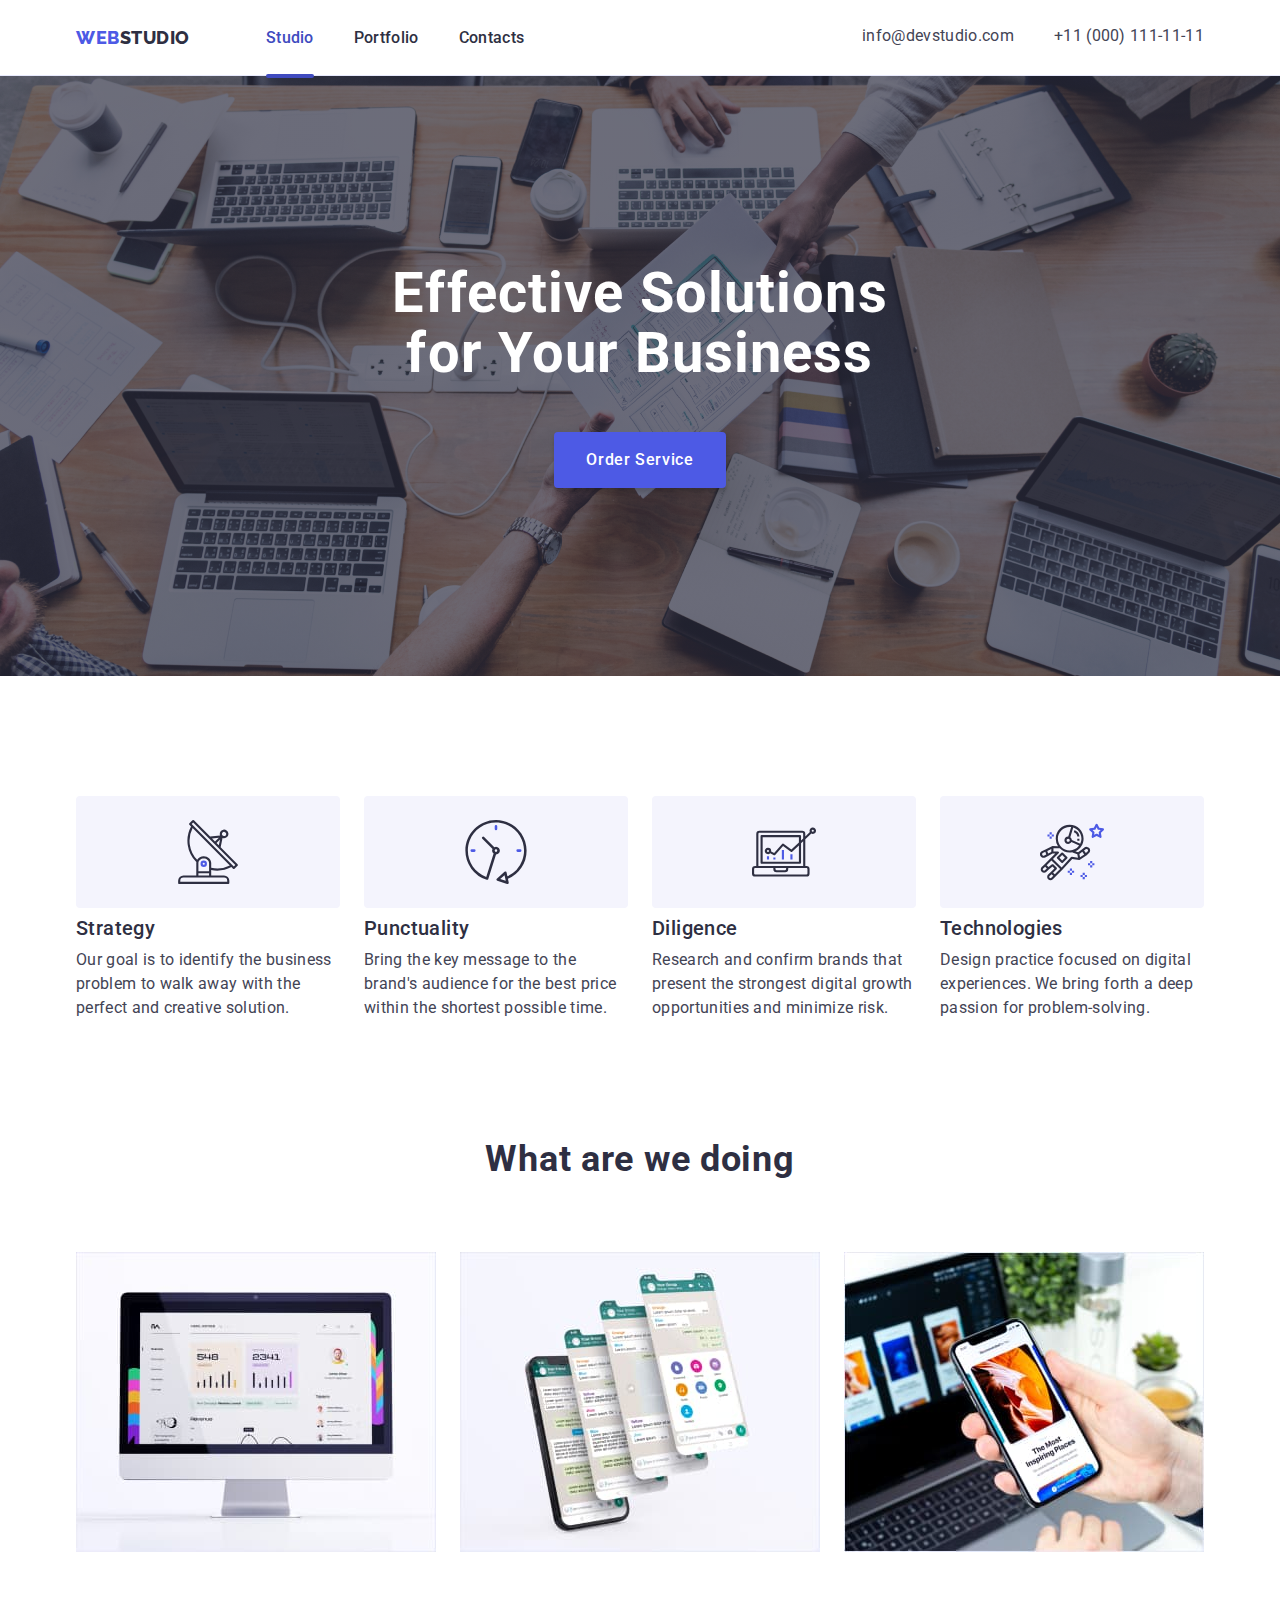
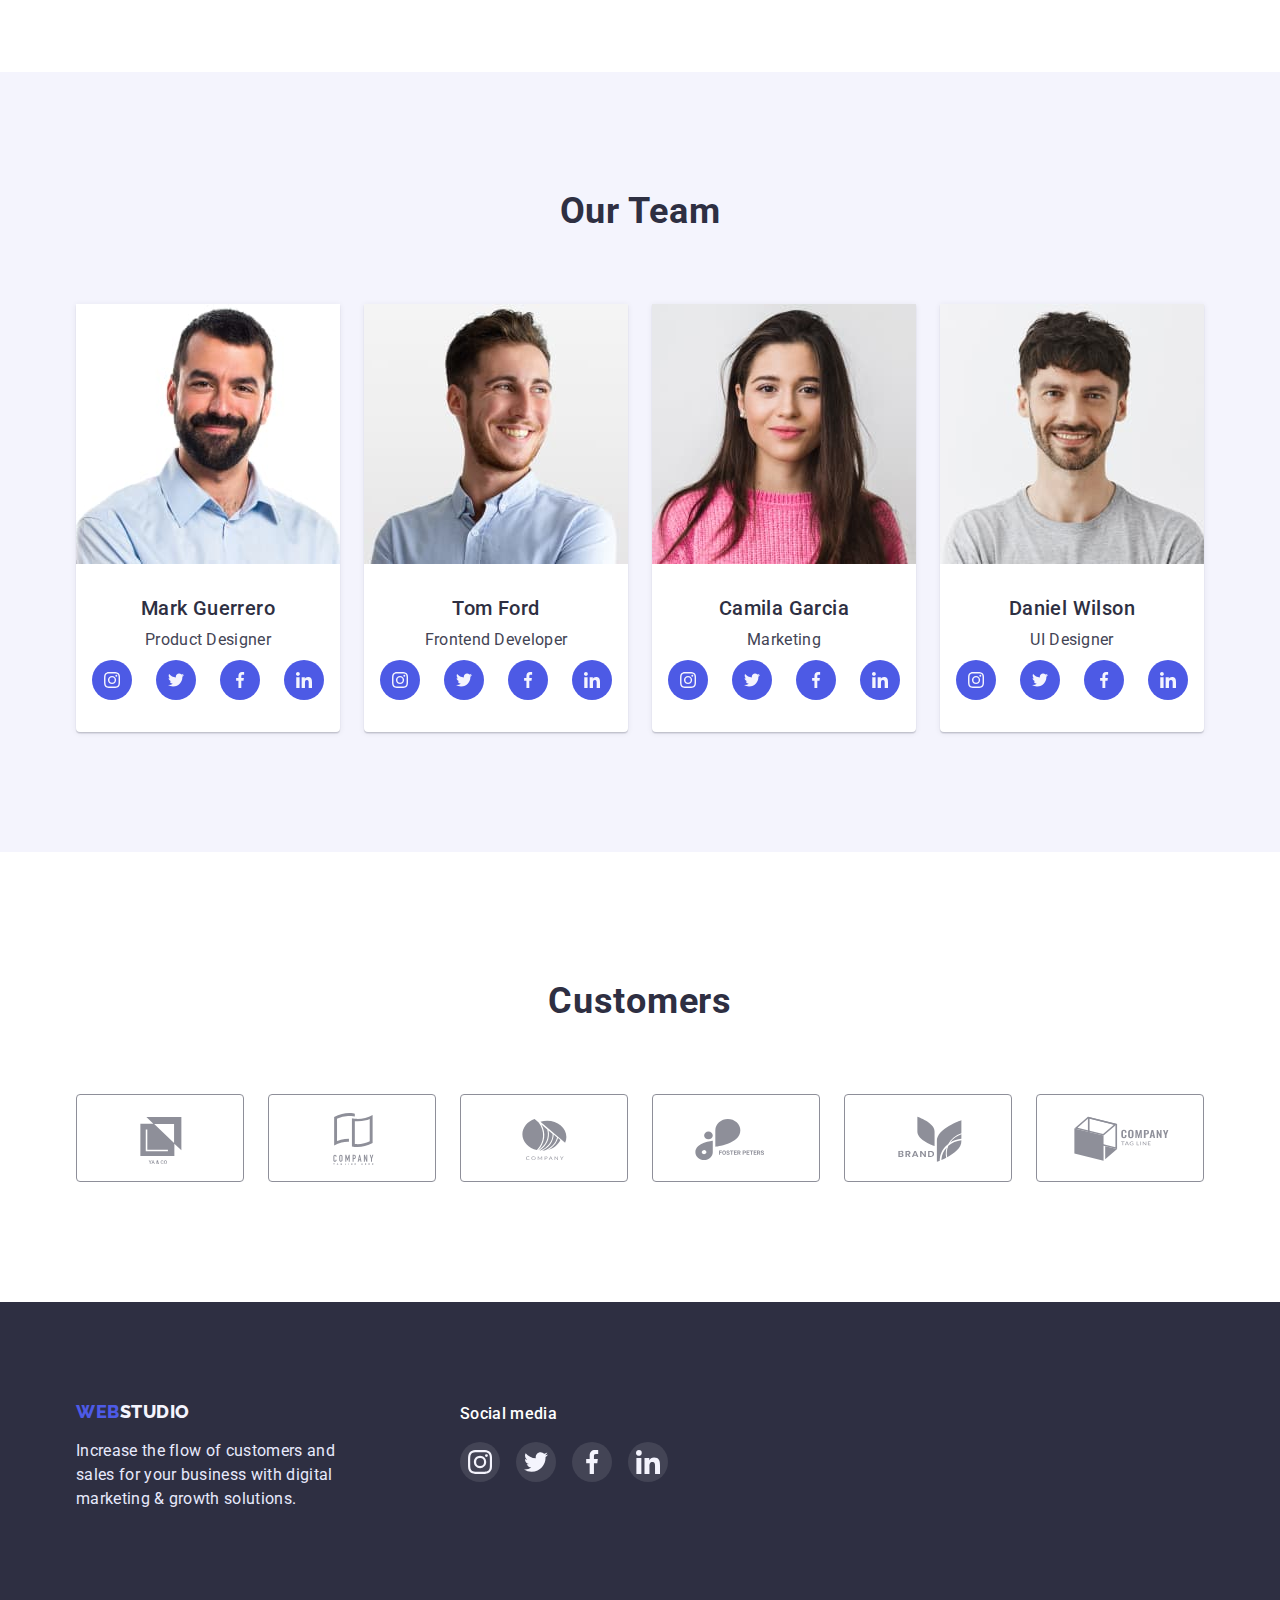
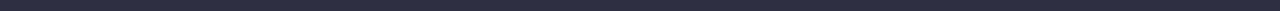
==== commit efc352a9: "update" ====
--- a/index.html
+++ b/index.html
@@ -20,9 +20,9 @@
         <nav class="page-nav">
             <a class="logo-link" href="./index.html"><span class="accent">WEB</span>STUDIO</a>
             <ul class="menu list">
-                <li class="menu-header list"><a class="menu-list" href="./index.html">Studio</a></li>
-                <li class="menu-header list"><a class="menu-list" href="./portfolio.html">Portfolio</a></li>
-                <li class="menu-header list"><a class="menu-list" href="">Contacts</a></li>
+                <li class="menu-header list"><a class="menu-list active " href="./index.html">Studio</a></li>
+                <li class="menu-header list"><a class="menu-list " href="./portfolio.html">Portfolio</a></li>
+                <li class="menu-header list"><a class="menu-list " href="">Contacts</a></li>
             </ul>
         </nav>
         <address>
@@ -37,19 +37,9 @@
         <section class="solutions ">
             <div class="container background-container">
          <h1 class="h1-solutions">Effective Solutions for Your Business</h1>
-                <button class="button-style b-text" type="button">Order Service</button>
+                <button class="b-text" data-modal-open type="button">Order Service</button>
             </div>
             </section>
-<div class="backdrop is-hidden" data-modal="#">
-<div class="modal">
-<button data-modal-close class="modal-btn" type="button">
-<svg class="modal-icon" width="8px" height="8px">
-    <use href=""></use>
-</svg>
-</button>
-</div>
-</div>
-<script src=""></script>
             <section class="features">
                 <div class="container">
                 <h2 class="visually-hidden">Features</h2>
@@ -223,5 +213,15 @@
    </div>
 </div>
     </footer>
+    <div class="backdrop is-hidden "data-modal>
+        <div class="modal">
+        <button class="modal-btn "data-modal-close type="button">
+        <svg class="modal-icon" width="8px" height="8px">
+            <use href="./images/icons.svg#icon-close-black-18dp-2-1-2"></use>
+        </svg>
+        </button>
+        </div>
+        </div>
+        <script src="./js/modal.js"></script>
 </body>
 </html>--- a/css/styles.css
+++ b/css/styles.css
@@ -49,12 +49,16 @@
 letter-spacing: 0.02em;
 color: var(--navy-blue-color);
 text-decoration: none;
+transition-duration: 250ms;
+transition-timing-function: cubic-bezier(0.4, 0, 0.2, 1); 
+
 }
 .menu-header:not(:last-child){
     margin-right: 40px;
 }
 .menu-list:is(:hover,:focus){
   color:  var(--ocean-color);
+
 }
 
 .list{ 
@@ -69,6 +73,9 @@
 letter-spacing: 0.02em;
 color: var(--slate-color);
 text-decoration: none;
+transition-duration: 250ms;
+transition-timing-function: cubic-bezier(0.4, 0, 0.2, 1); 
+
 }
 .header-list{
   display: flex;
@@ -83,6 +90,9 @@
 letter-spacing: 0.02em;
 color: var(--slate-color);
 text-decoration: none;
+transition-duration: 250ms;
+transition-timing-function: cubic-bezier(0.4, 0, 0.2, 1); 
+
 }
  .solutions{
 background-color: var(--navy-blue-color);
@@ -111,7 +121,7 @@
 margin-bottom: 48px;
 }
 
-.button-style:is(:hover,:focus){
+.b-text:is(:hover,:focus){
     background: var(--ocean-color);
 }
 
@@ -130,7 +140,8 @@
 border: none;
 box-shadow: 0px 4px 4px rgba(0, 0, 0, 0.15);
 border-radius: 4px;
- 
+transition-duration: 250ms;
+transition-timing-function: cubic-bezier(0.4, 0, 0.2, 1); 
 }
 .features{
     padding-top: 120px;
@@ -229,6 +240,8 @@
 width: 40px;
 height:40px;
 background:var(--iris-color);
+transition-duration: 250ms;
+transition-timing-function: cubic-bezier(0.4, 0, 0.2, 1); 
 }
 .card{
     display: flex;
@@ -280,6 +293,8 @@
     background:var(--body-background-color);
     width: 168px;
 height: 88px;
+transition-duration: 250ms;
+transition-timing-function: cubic-bezier(0.4, 0, 0.2, 1); 
 }
 .customers-block{
     width: calc((100% - 5 * 24px) / 6);
@@ -315,8 +330,6 @@
     padding-bottom: 12px;
     padding-left: 24px;
     padding-right: 24px;
-}
-.buttons-style{
     font-family: inherit;
     font-weight: 500;
 font-size: 16px;
@@ -327,6 +340,9 @@
 cursor: pointer;
 border: 1px solid var(--cornflower-color);
 border-radius: 4px;
+transition-property: background-color, color;
+transition-duration: 250ms;
+transition-timing-function: cubic-bezier(0.4, 0, 0.2, 1); 
 }
 .buttons-list{
    display: flex;
@@ -368,6 +384,9 @@
 .service{
 text-decoration: none;
 display: block;
+transition-duration: 250ms;
+transition-timing-function: cubic-bezier(0.4, 0, 0.2, 1); 
+
 }
 .service-card:not(:nth-child(3n)){
 width: calc(((100% - 48px)) / 3);
@@ -426,7 +445,8 @@
 width: 40px;
 height:40px;
 background: rgba(255, 255, 255, 0.1);
-
+transition-duration: 250ms;
+transition-timing-function: cubic-bezier(0.4, 0, 0.2, 1); 
     }
    
     .social-list{
@@ -504,7 +524,9 @@
 height: 100%;
 overflow-y: scroll;
 transform: translate(0, 100%);
-transition: transform 500ms linear;
+transition-duration: 250ms;
+transition-timing-function: cubic-bezier(0.4, 0, 0.2, 1); 
+
 }
 .overlay-img{
    
@@ -526,15 +548,31 @@
     left: 50%;
     transform: translate(-50%, -50%);
     background-color: var(--white-color);
-    border-radius: 4px;
-}
+box-shadow: 0px 1px 1px rgba(0, 0, 0, 0.14), 0px 1px 3px rgba(0, 0, 0, 0.12), 0px 2px 1px rgba(0, 0, 0, 0.2);
+border-radius: 4px;
+}
+
 .backdrop.is-hidden{
     opacity: 0;
     pointer-events: none;
     visibility: hidden;
 }
-.modal.btn{
+.backdrop{
+    position: fixed;
+    z-index: 100;
+    top: 0;
+    left: 0;
+    width: 100%;
+    height: 100%;
+    background-color: rgba(46, 47, 66, 0.4);
+    transition-property: opacity,visibility;
+transition-duration: 250 ms;
+transition-timing-function: cubic-bezier(0.4, 0, 0.2, 1); 
+}
+.modal-btn{
     position: absolute;
+    background: var(--cornflower-color);
+border: 1px solid rgba(0, 0, 0, 0.1);
     display: flex;
     align-items: center;
     justify-content: center;
@@ -543,8 +581,33 @@
     height: 24px;
     top: 24px;
     right: 24px;
+    padding: 0;
     border-radius: 50%;
     cursor: pointer;
-    color: #000000;
-    border: #d9d9d9;
-}
+    transition-duration: 250ms;
+    transition-timing-function: cubic-bezier(0.4, 0, 0.2, 1); 
+}
+.modal-icon{
+    transition-duration: 250ms;
+    transition-timing-function: cubic-bezier(0.4, 0, 0.2, 1); 
+}
+.modal-btn:is(:hover,:focus){
+    background: var(--ocean-color);
+    fill: var(--body-background-color);
+}
+.active{
+    position: relative;
+display: block;
+color: var(--ocean-color);
+}
+.active::after{
+    position: absolute;
+    content: "";
+    display:block;
+    bottom: -28px;
+    width: 100%;
+    height: 4px;
+    border-radius: 2px;
+    background-color: var(--ocean-color);
+    left: 0;
+}
